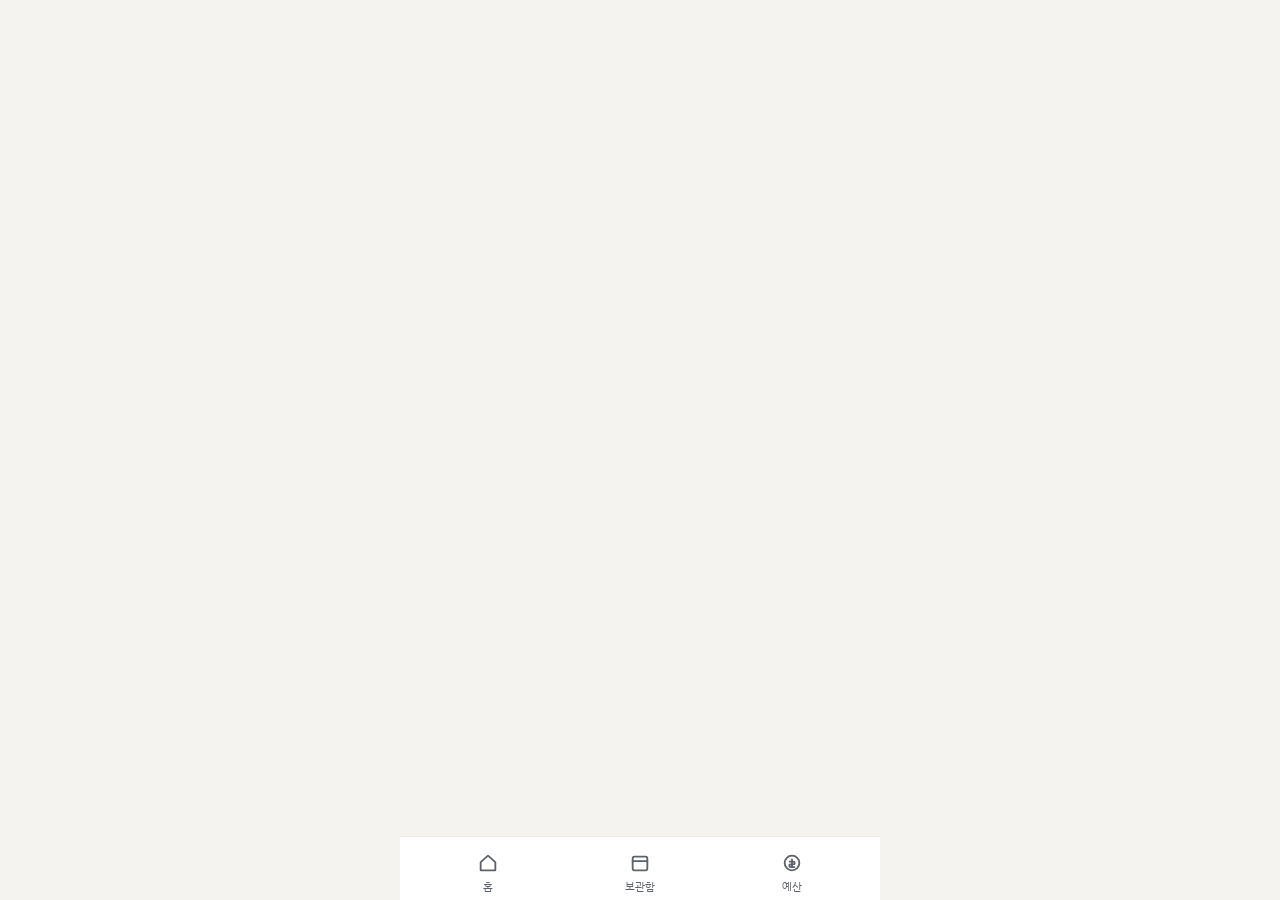
==== index.html @ a3dce236 "Add files via upload" ====
<!doctype html>
<html lang="ko">
<head>
<meta charset="utf-8">
<meta name="viewport" content="width=device-width, initial-scale=1, viewport-fit=cover">
<meta name="theme-color" content="#F4F3EF">
<meta name="apple-mobile-web-app-capable" content="yes">
<meta name="mobile-web-app-capable" content="yes">
<meta name="apple-mobile-web-app-status-bar-style" content="default">
<meta name="apple-mobile-web-app-title" content="영수증">
<title>영수증 스캔</title>
<link rel="manifest" href="manifest.webmanifest">
<link rel="icon" type="image/png" sizes="192x192" href="icons/icon-192.png">
<link rel="apple-touch-icon" href="icons/apple-touch-icon.png">
<link rel="preconnect" href="https://fonts.googleapis.com">
<link rel="preconnect" href="https://fonts.gstatic.com" crossorigin>
<link rel="stylesheet" href="https://fonts.googleapis.com/css2?family=IBM+Plex+Sans+KR:wght@400;500;600;700&display=swap">
<link rel="stylesheet" href="css/app.css?v=41">
</head>
<body>
<div id="app">
  <main id="view" aria-live="polite"></main>
  <nav class="tabbar" aria-label="하단 메뉴">
    <a href="#/home" data-tab="home">
      <svg viewBox="0 0 24 24" aria-hidden="true"><path d="M4 11l8-7 8 7v9H4z"/></svg>홈</a>
    <a href="#/box" data-tab="box">
      <svg viewBox="0 0 24 24" aria-hidden="true"><rect x="4" y="5" width="16" height="15" rx="2"/><path d="M4 10h16"/></svg>보관함</a>
    <a href="#/budget" data-tab="budget">
      <svg viewBox="0 0 24 24" aria-hidden="true"><circle cx="12" cy="12" r="8"/><path d="M12 8v8M9.5 10.5h4a1.5 1.5 0 010 3h-3a1.5 1.5 0 000 3h4"/></svg>예산</a>
  </nav>
  <div id="toast" role="status" hidden></div>
</div>
<script src="https://accounts.google.com/gsi/client" async></script>
<script src="js/config.js?v=41"></script>
<script src="js/auth.js?v=41"></script>
<script src="js/store.js?v=41"></script>
<script src="js/imaging.js?v=41"></script>
<script src="js/queue.js?v=41"></script>
<script src="js/capture.js?v=41"></script>
<script src="js/box.js?v=41"></script>
<script src="js/detail.js?v=41"></script>
<script src="js/layout.js?v=41"></script>
<script src="js/preview.js?v=41"></script>
<script src="js/pdf.js?v=41"></script>
<script src="js/gapji.js?v=41"></script>
<script src="js/attach.js?v=41"></script>
<script src="js/app.js?v=41"></script>
</body>
</html>
---- css/app.css ----
:root{
  --bg:#F4F3EF; --card:#FFFFFF; --ink:#16171A; --sub:#5E626A; --line:#ECEAE4;
  --dark:#16171A; --dark-sub:#B9BCC4; --dark-track:#33353B;
  --accent:#2F4FD8; --accent-on-dark:#8FA4FF;
  --tabbar-h:64px;
  --safe-b:env(safe-area-inset-bottom,0px);
  --safe-t:env(safe-area-inset-top,0px);
}
*{box-sizing:border-box}
html,body{margin:0;height:100%}
body{
  font-family:'IBM Plex Sans KR',-apple-system,BlinkMacSystemFont,'Apple SD Gothic Neo','Malgun Gothic',sans-serif;
  background:var(--bg); color:var(--ink);
  -webkit-font-smoothing:antialiased; -webkit-tap-highlight-color:transparent;
}
button{font-family:inherit;color:inherit}
#app{max-width:480px;margin:0 auto;min-height:100%;position:relative}
#view{padding:calc(var(--safe-t) + 8px) 0 calc(var(--tabbar-h) + var(--safe-b) + 24px)}

/* 상단 월 선택 */
.topbar{display:flex;align-items:center;justify-content:space-between;padding:8px 12px 8px 8px}
.month{display:flex;align-items:center;gap:2px}
.month h1{font-size:20px;font-weight:700;letter-spacing:-.3px;margin:0;min-width:120px;text-align:center}
.icon-btn{width:44px;height:44px;border:0;background:transparent;display:flex;align-items:center;justify-content:center;cursor:pointer;border-radius:12px}
.icon-btn:disabled{opacity:.3;cursor:default}
.icon-btn svg{width:20px;height:20px;fill:none;stroke:var(--ink);stroke-width:2;stroke-linecap:round;stroke-linejoin:round}
.avatar{width:36px;height:36px;border-radius:18px;background:#E3E1DA;display:flex;align-items:center;justify-content:center;font-size:14px;font-weight:600;color:#3E4148}

/* 합계 카드 */
.total{margin:4px 20px 0;padding:22px;border-radius:22px;background:var(--dark);color:#fff;display:flex;flex-direction:column;gap:14px}
.total .label{font-size:13px;color:var(--dark-sub)}
.total .amount{display:flex;align-items:baseline;gap:6px}
.total .amount b{font-size:32px;font-weight:700;letter-spacing:-.8px}
.total .amount span{font-size:16px;color:var(--dark-sub)}
.track{height:6px;border-radius:3px;background:var(--dark-track);overflow:hidden}
.track i{display:block;height:100%;border-radius:3px;background:var(--accent-on-dark)}
.total .meta{display:flex;justify-content:space-between;font-size:13px;color:var(--dark-sub)}

/* 구분별 */
.section-head{display:flex;align-items:center;justify-content:space-between;padding:20px 20px 10px}
.section-head h2{font-size:16px;font-weight:700;margin:0}
.chip{display:flex;align-items:center;gap:6px;padding:6px 10px;border-radius:999px;background:#fff;border:1px solid #E6E4DE;font-size:12px;color:var(--sub)}
.grid{padding:0 20px;display:grid;grid-template-columns:repeat(2,minmax(0,1fr));gap:10px}
.cat{background:var(--card);border:1px solid var(--line);border-radius:18px;padding:16px;display:flex;flex-direction:column;gap:10px;text-decoration:none;color:var(--ink);min-height:132px}
.cat .name{font-size:14px;font-weight:600}
.cat .sum{font-size:20px;font-weight:700;letter-spacing:-.4px}
.cat .sum small{font-size:13px;font-weight:500;color:var(--sub);margin-left:2px}
.cat .bar{height:5px;border-radius:3px;background:var(--line)}
.cat .budget{font-size:12px;color:var(--sub);line-height:1.5}

/* 촬영 버튼 */
.cta-wrap{padding:14px 20px 0}
.cta{width:100%;height:56px;border:0;border-radius:16px;background:var(--accent);color:#fff;display:flex;align-items:center;justify-content:center;gap:8px;font-size:16px;font-weight:600;cursor:pointer}
.cta svg{width:20px;height:20px;fill:none;stroke:#fff;stroke-width:2;stroke-linecap:round;stroke-linejoin:round}
.cta:active{transform:scale(.99)}

/* 준비 중 화면 */
.page-title{font-size:20px;font-weight:700;margin:0;padding:16px 20px 8px}
.empty{margin:12px 20px;padding:32px 20px;border-radius:18px;background:#fff;border:1px solid var(--line);text-align:center;color:var(--sub);font-size:14px;line-height:1.6}
.empty b{display:block;color:var(--ink);font-size:16px;margin-bottom:6px}

/* 하단 메뉴 */
.tabbar{position:fixed;left:0;right:0;bottom:0;max-width:480px;margin:0 auto;height:calc(var(--tabbar-h) + var(--safe-b));padding:8px 12px var(--safe-b);background:#fff;border-top:1px solid var(--line);display:grid;grid-template-columns:repeat(3,minmax(0,1fr));z-index:10}
.tabbar a{display:flex;flex-direction:column;align-items:center;justify-content:center;gap:4px;font-size:11px;color:var(--sub);text-decoration:none}
.tabbar svg{width:22px;height:22px;fill:none;stroke:currentColor;stroke-width:2;stroke-linecap:round;stroke-linejoin:round}
.tabbar a[aria-current="page"]{color:var(--ink);font-weight:600}

/* 알림 */
#toast{position:fixed;left:50%;bottom:calc(var(--tabbar-h) + var(--safe-b) + 16px);transform:translateX(-50%);background:var(--dark);color:#fff;font-size:13px;padding:10px 14px;border-radius:12px;max-width:calc(100% - 40px);z-index:20}

.version{padding:24px 20px 0;text-align:center;font-size:11px;color:#A3A6AD}

/* 로그인 화면 */
.welcome{min-height:calc(100vh - 80px);display:flex;flex-direction:column;align-items:center;justify-content:center;text-align:center;padding:24px 28px;gap:14px}
.welcome img{border-radius:18px}
.welcome h1{font-size:24px;margin:4px 0 0}
.welcome p{margin:0;color:var(--sub);font-size:15px;line-height:1.6}
.google-btn{margin-top:14px;width:100%;max-width:320px;height:52px;border-radius:14px;border:1px solid #DADCE0;background:#fff;display:flex;align-items:center;justify-content:center;gap:10px;font-size:16px;font-weight:600;cursor:pointer}
.google-btn:disabled{opacity:.5}
.welcome .err{color:#A11D1D;font-size:14px;max-width:320px}
.notes{margin:10px 0 0;padding:0;list-style:none;max-width:320px;text-align:left;font-size:13px;color:var(--sub);line-height:1.6}
.notes li{padding-left:14px;position:relative;margin-top:6px}
.notes li::before{content:'';position:absolute;left:2px;top:9px;width:5px;height:5px;border-radius:3px;background:#C9C7C1}
.policy{font-size:12px;color:var(--sub);margin-top:8px}

/* 상단 알림 띠 */
.banner{margin:0 20px 10px;padding:10px 14px;border-radius:12px;background:#EEF1FC;color:#22379C;font-size:13px;line-height:1.5}
.banner.warn{background:#FDECEC;color:#A11D1D}

/* 계정 아이콘을 버튼으로 */
button.avatar{border:0;cursor:pointer}

/* 아래에서 올라오는 계정 메뉴 */
.sheet-backdrop{position:fixed;inset:0;background:rgba(22,23,26,.45);display:flex;align-items:flex-end;justify-content:center;z-index:30}
.sheet{width:100%;max-width:480px;background:#fff;border-radius:22px 22px 0 0;padding:10px 12px calc(16px + var(--safe-b));display:flex;flex-direction:column}
.sheet .grab{width:40px;height:5px;border-radius:3px;background:#D9D7D1;align-self:center;margin-bottom:10px}
.sheet-email{padding:8px 12px 12px;font-size:14px;color:var(--sub);border-bottom:1px solid var(--line);margin-bottom:4px}
.sheet-item{display:block;width:100%;text-align:left;padding:14px 12px;border:0;background:transparent;font-size:16px;color:var(--ink);text-decoration:none;border-radius:10px;cursor:pointer}
.sheet-item:active{background:#F6F5F1}
.sheet-item.danger{color:#A11D1D}
.sheet-item.sub{font-size:13px;color:var(--sub)}
.tabbar[hidden]{display:none}

/* 승인 대기 화면 */
.linkish{margin-top:6px;border:0;background:transparent;color:var(--sub);font-size:13px;text-decoration:underline;cursor:pointer;padding:10px}
a.banner{display:block;text-decoration:none}

/* 사용자 승인(관리자) */
.ulist{margin:4px 20px 0;background:#fff;border:1px solid var(--line);border-radius:16px;overflow:hidden}
.ulist .empty{margin:0;border:0;border-radius:0}
.urow{display:flex;align-items:center;justify-content:space-between;gap:10px;padding:14px;border-bottom:1px solid var(--line)}
.urow:last-child{border-bottom:0}
.uinfo{min-width:0}
.uemail{font-size:14px;font-weight:600;word-break:break-all}
.umeta{font-size:12px;color:var(--sub);margin-top:4px}
.tag{font-size:11px;font-weight:600;color:#22379C;background:#EEF1FC;border-radius:6px;padding:1px 6px}
.st{font-weight:600}
.st-pending{color:#8A4A06}.st-approved{color:#0F7B3F}.st-disabled,.st-rejected{color:#A11D1D}
.ubtns{display:flex;gap:6px;flex-shrink:0}
.mini{height:36px;padding:0 12px;border-radius:10px;border:1px solid #DADCE0;background:#fff;font-size:13px;font-weight:600;cursor:pointer}
.mini.ok{background:var(--accent);border-color:var(--accent);color:#fff}
.hint{margin:10px 20px;font-size:12px;color:var(--sub);line-height:1.5}

/* 이름 입력(승인 대기) · 관리자 목록의 이름 */
.namebox{width:100%;max-width:340px;margin:14px auto 4px;text-align:left}
.namebox label{display:block;font-size:14px;font-weight:600;margin-bottom:6px}
.namebox label span{display:block;font-size:12px;font-weight:400;color:var(--sub);margin-top:2px}
.namerow{display:flex;gap:8px}
.namerow input{flex:1;min-width:0;height:44px;border:1px solid #DADCE0;border-radius:10px;padding:0 12px;font-size:16px;font-family:inherit;background:#fff;color:var(--ink)}
.namerow .mini{height:44px}
.namestate{font-size:12px;color:#A11D1D;margin-top:6px}
.namestate.ok{color:#0F7B3F}
.uname{font-size:15px;font-weight:700;word-break:break-all}
.uname.none{color:var(--sub);font-weight:600}
.uinfo .uemail{font-size:12px;font-weight:400;color:var(--sub);margin-top:2px}

/* Google 이름 비교 */
.gname{font-size:13px;margin-top:10px;color:var(--ink)}
.gname .none{color:var(--sub)}
.namebox #gnameBtn{margin-top:8px;height:40px}
.gnote{font-size:12px;color:var(--sub);margin-top:6px;line-height:1.5}
.ugname{font-size:13px;margin-top:3px}
.m{display:inline-block;font-size:11px;font-weight:700;border-radius:6px;padding:1px 6px;margin-left:2px}
.m-ok{color:#0F7B3F;background:#E6F4EC}
.m-diff{color:#8A4A06;background:#FCEFDD}
.m-none{color:var(--sub);background:#F0EFEA;font-weight:600}

/* 촬영 화면 */
.cap{padding:0 0 12px}
.cap-top{display:flex;align-items:center;gap:4px;padding:4px 12px 4px 4px}
.cap-top h1{font-size:19px;font-weight:700;margin:0;flex:1}
.cap-sub{font-size:13px;color:var(--sub)}
.cap-body{padding:0 20px}
.cap-label{font-size:13px;font-weight:600;color:var(--sub);margin:16px 0 8px}
.chips{display:flex;flex-wrap:wrap;gap:8px}
.chip-btn{min-height:44px;padding:0 16px;border-radius:12px;border:1px solid #DADCE0;background:#fff;font-size:15px;font-weight:600;cursor:pointer}
.chip-btn.on{background:var(--ink);border-color:var(--ink);color:#fff}
.cap-other{margin-top:10px;display:flex;align-items:center;gap:8px;font-size:15px}
.cap-other input{width:100px;height:44px;border:1px solid #DADCE0;border-radius:10px;padding:0 12px;font-size:16px;font-family:inherit}
.cap-tip{font-size:13px;color:var(--sub);line-height:1.5;margin:14px 20px 0}
.cap-body .cap-tip{margin:18px 0 0}
.cap-busy{font-size:14px;color:var(--accent);margin:12px 0 0}
.cap .err{color:#A11D1D;font-size:14px;line-height:1.5;margin:12px 20px 0}
.cap-body .err{margin:12px 0 0}
.cap-actions{display:grid;grid-template-columns:1fr 1fr;gap:10px;padding:18px 20px 0}
.cap-actions.three{grid-template-columns:.9fr 1.15fr 1.15fr;gap:8px;padding-left:16px;padding-right:16px}
.cap-actions.three .cta,.cap-actions.three .btn-alt{font-size:14px;letter-spacing:-.3px}
.cap-actions .cta,.btn-alt{height:52px;border-radius:14px;font-size:15px;font-weight:600;display:flex;align-items:center;justify-content:center;gap:6px;cursor:pointer;padding:0 8px;text-align:center;line-height:1.2}
.btn-alt{border:1px solid #DADCE0;background:#fff;color:var(--ink)}
.btn-alt svg{width:18px;height:18px;fill:none;stroke:var(--ink);stroke-width:2;stroke-linecap:round;stroke-linejoin:round}
.btn-alt.small{height:40px;padding:0 14px;font-size:14px}
.cta.disabled,.btn-alt.disabled,.cta:disabled,.btn-alt:disabled{opacity:.5;pointer-events:none}
.cap-stage{position:relative;margin:8px 16px 0;display:flex;justify-content:center;background:#1F2023;border-radius:14px;overflow:hidden;min-height:200px;align-items:center}
.cap-stage canvas{display:block}
.cap-stage.prev{background:#E9E8E3}
.loupe[hidden]{display:none!important}
.loupe{position:absolute;width:120px;height:120px;border-radius:60px;border:3px solid #fff;box-shadow:0 2px 10px rgba(0,0,0,.4);pointer-events:none}
.cap-sum{margin:0 20px 4px;font-size:13px;color:var(--sub)}
.cap-tools{display:flex;align-items:center;justify-content:space-between;gap:10px;padding:12px 20px 0}
.seg{display:flex;border:1px solid #DADCE0;border-radius:12px;overflow:hidden;background:#fff}
.seg button{height:40px;padding:0 18px;border:0;background:transparent;font-size:14px;font-weight:600;cursor:pointer}
.seg button.on{background:var(--ink);color:#fff}
.cap-memo{display:block;width:calc(100% - 40px);margin:12px 20px 0;height:44px;border:1px solid #DADCE0;border-radius:10px;padding:0 12px;font-size:16px;font-family:inherit;background:#fff}
button.banner{display:block;width:calc(100% - 40px);text-align:left;border:0;cursor:pointer;font-family:inherit}
.banner.up{background:#FFF4E0;color:#8A4A06}

/* 촬영 화면 v2: 구분 타일 + 결제·폭 요약 */
.cap-q{font-size:15px;font-weight:700;margin:14px 20px 10px}
.tiles{display:grid;grid-template-columns:1fr 1fr;gap:10px;padding:0 20px}
.tile{height:72px;border-radius:16px;background:#fff;border:1px solid var(--line);font-size:18px;font-weight:700;cursor:pointer;font-family:inherit;color:var(--ink)}
.tile.on{background:var(--ink);color:#fff;border-color:var(--ink)}
.pay{margin:16px 20px 0;background:#fff;border:1px solid var(--line);border-radius:14px;padding:12px 14px;display:flex;justify-content:space-between;align-items:center;gap:10px}
.pay.first{border-color:#F0C27A;background:#FFFBF2}
.pay-t{font-size:14px;line-height:1.4}
.pay-t small{display:block;font-size:12px;color:var(--sub);margin-bottom:2px}
.pay-t em{display:block;font-style:normal;font-size:12px;color:#8A4A06;margin-top:2px}
.chg{flex-shrink:0;height:36px;padding:0 14px;border:1px solid #DADCE0;border-radius:10px;background:#fff;font-weight:600;font-size:14px;cursor:pointer;font-family:inherit}
.big-cta{margin:16px 20px 0;height:96px;border-radius:20px;background:var(--accent);color:#fff;display:flex;align-items:center;justify-content:center;gap:10px;font-size:18px;font-weight:700;cursor:pointer;border:0;width:calc(100% - 40px);font-family:inherit}
.big-cta svg{width:28px;height:28px;fill:none;stroke:#fff;stroke-width:2;stroke-linecap:round;stroke-linejoin:round}
.big-cta.off{background:#C9CCD6}
.gal-btn{margin:10px 20px 0;height:52px;border-radius:14px;border:1px solid #DADCE0;background:#fff;display:flex;align-items:center;justify-content:center;font-weight:600;font-size:15px;cursor:pointer;width:calc(100% - 40px);font-family:inherit;color:var(--ink)}
.gal-btn.off{color:#A0A3AB}
.cap-need{font-size:13px;color:#8A4A06;margin:10px 20px 0}
.cap-up{font-size:13px;color:#22379C;background:#EEF1FC;border-radius:10px;padding:8px 12px;margin:12px 20px 0}
.pay-sheet{padding-bottom:calc(20px + var(--safe-b))}
.pay-sheet .cap-q{margin-left:4px;margin-right:4px}
.seg3{display:grid;grid-template-columns:1fr 1fr 1fr;border:1px solid #DADCE0;border-radius:14px;overflow:hidden;background:#fff}
.seg3 button{height:48px;border:0;background:transparent;font-weight:600;font-size:15px;cursor:pointer;font-family:inherit;color:var(--ink)}
.seg3 button.on{background:var(--ink);color:#fff}
.wrow{display:grid;grid-template-columns:1fr 1fr auto;gap:10px}
.wc{border:1px solid #DADCE0;background:#fff;border-radius:14px;padding:10px 12px;display:flex;align-items:center;gap:10px;cursor:pointer;font-family:inherit;color:var(--ink);text-align:left}
.wc.on{border:2px solid var(--ink);padding:9px 11px}
.wc i{display:block;background:#E3E1DA;border-radius:3px;height:36px;flex-shrink:0}
.wc b{display:block;font-size:14px}.wc small{display:block;font-size:12px;color:var(--sub)}
.wc.o{justify-content:center;font-weight:600;font-size:14px;padding:0 14px}
.pay-sheet .cap-other{margin:10px 4px 0}
.pay-sheet .hint{margin:10px 4px 0}
.cap-actions.one{grid-template-columns:1fr;padding:16px 0 0}
.cap-tips{margin:14px 20px 0;padding:0 0 0 18px;font-size:13px;color:var(--sub);line-height:1.6}
.cap-tips b{color:var(--ink)}
.cap-w{padding:0 20px}
.cap-w2{margin:10px 20px 0}

/* 보관함(4단계) */
.bx-top{display:flex;align-items:center;justify-content:space-between;padding:8px 8px 4px 20px}
.bx-top h1{font-size:20px;font-weight:700;margin:0}
.bx-icons{display:flex}
.icon-btn.spin svg{animation:bxspin 1s linear infinite}
@keyframes bxspin{to{transform:rotate(360deg)}}
.bx-actions{display:grid;grid-template-columns:1fr 1fr;gap:8px;padding:4px 20px 10px}
.bx-act{height:44px;border-radius:12px;border:1px solid #DADCE0;background:#fff;display:flex;align-items:center;justify-content:center;gap:6px;font-size:14px;font-weight:600;cursor:pointer}
.bx-act:first-child{background:var(--accent);border-color:var(--accent);color:#fff}
.bx-act svg{width:18px;height:18px;fill:none;stroke:currentColor;stroke-width:2;stroke-linecap:round;stroke-linejoin:round}
.bx-cats{display:grid;grid-template-columns:repeat(4,minmax(0,1fr));gap:6px;padding:0 20px 10px}
.bx-cat{height:40px;border-radius:12px;border:1px solid var(--line);background:#fff;font-size:14px;font-weight:600;color:var(--sub);cursor:pointer}
.bx-cat.on{background:var(--dark);border-color:var(--dark);color:#fff}
.bx-month{display:flex;align-items:center;gap:10px;padding:0 20px 10px}
.seg2{display:inline-flex;background:#E9E7E1;border-radius:10px;padding:3px}
.seg2 button{border:0;background:transparent;height:30px;padding:0 14px;border-radius:8px;font-size:13px;font-weight:600;color:var(--sub);cursor:pointer}
.seg2 button.on{background:#fff;color:var(--ink);box-shadow:0 1px 2px rgba(0,0,0,.08)}
.bx-other{border:0;background:#FFF4E5;color:#8A4A06;font-size:12px;font-weight:600;border-radius:999px;padding:6px 10px;cursor:pointer}
.bx-tabs{display:grid;grid-template-columns:repeat(3,minmax(0,1fr));margin:0 20px 10px;border-bottom:1px solid var(--line)}
.bx-tabs button{border:0;background:transparent;height:40px;font-size:14px;font-weight:600;color:var(--sub);border-bottom:2px solid transparent;margin-bottom:-1px;cursor:pointer}
.bx-tabs button.on{color:var(--ink);border-bottom-color:var(--ink)}
.bx-list{margin:0 20px;background:#fff;border:1px solid var(--line);border-radius:16px;overflow:hidden}
.bx-row{display:flex;align-items:center;gap:10px;padding:10px 12px;border-bottom:1px solid var(--line);cursor:pointer}
.bx-row:last-child{border-bottom:0}
.bx-row.sel{background:#F2F4FD}
.bx-ck{flex-shrink:0;width:28px;height:28px;border-radius:8px;border:2px solid #C9C7C1;background:#fff;display:flex;align-items:center;justify-content:center;padding:0;cursor:pointer}
.bx-ck svg{width:16px;height:16px;fill:none;stroke:#fff;stroke-width:3;stroke-linecap:round;stroke-linejoin:round}
.bx-ck.on{background:var(--accent);border-color:var(--accent)}
.bx-ck.off{border-style:dashed;border-color:#DDDBD5;background:#F6F5F1}
.bx-th{flex-shrink:0;width:44px;height:58px;border-radius:6px;background:#ECEAE4;overflow:hidden;display:flex;align-items:center;justify-content:center}
.bx-th img{width:100%;height:100%;object-fit:cover;object-position:top}
.bx-th.file svg{width:22px;height:22px;fill:none;stroke:var(--sub);stroke-width:2;stroke-linejoin:round}
.bx-main{flex:1;min-width:0}
.bx-t{font-size:15px;font-weight:600;white-space:nowrap;overflow:hidden;text-overflow:ellipsis}
.bx-s{font-size:12px;color:var(--sub);margin-top:2px;white-space:nowrap;overflow:hidden;text-overflow:ellipsis}
.bx-b{display:flex;flex-wrap:wrap;gap:4px;margin-top:5px}
.bdg{font-size:11px;font-weight:600;border-radius:6px;padding:2px 6px;background:#F0EFEA;color:var(--sub)}
.bdg.b-up{background:#EEF1FC;color:#22379C}
.bdg.b-wait{background:#F0EFEA;color:#5E626A}
.bdg.b-need{background:#FFF4E5;color:#8A4A06}
.bdg.b-month{background:#F3EAFB;color:#6B2E9E}
.bx-amt{flex-shrink:0;font-size:15px;font-weight:700;text-align:right;color:var(--ink)}
.bx-amt small{font-size:12px;font-weight:500;color:var(--sub);margin-left:1px}
.bx-row.sk{cursor:default}
.bx-row.sk i{width:44px;height:58px;border-radius:6px;background:#ECEAE4}
.bx-row.sk div{flex:1}
.bx-row.sk b{display:block;height:12px;border-radius:6px;background:#ECEAE4;margin:6px 0;width:70%}
.bx-row.sk b+b{width:40%}
.bx-group{margin-bottom:14px}
.bx-gh{padding:0 22px 6px;font-size:13px;color:var(--sub)}
.bx-gh b{color:var(--ink)}
.bx-empty-btns{display:flex;gap:8px;justify-content:center;margin-top:14px}
.bx-bar{position:fixed;left:0;right:0;max-width:480px;margin:0 auto;bottom:calc(var(--tabbar-h) + var(--safe-b));background:#fff;border-top:1px solid var(--line);display:flex;align-items:center;gap:10px;padding:10px 12px;z-index:9}
.bx-all{display:flex;align-items:center;gap:6px;border:0;background:transparent;font-size:13px;font-weight:600;padding:0;cursor:pointer}
.bx-all:disabled{opacity:.4}
.bx-all .bx-ck{width:24px;height:24px}
.bx-all.on .bx-ck{background:var(--accent);border-color:var(--accent)}
.bx-selsum{flex:1;font-size:13px;color:var(--sub);text-align:right}
.bx-selsum b{color:var(--ink)}
.bx-pdf{height:42px;padding:0 14px;border:0;border-radius:12px;background:var(--accent);color:#fff;font-size:14px;font-weight:600;cursor:pointer}
.bx-pdf:disabled{background:#C9CCD6}
.bx-space{height:72px}
#app:has(.bx-bar) #toast{bottom:calc(var(--tabbar-h) + var(--safe-b) + 78px)}

/* 영수증 상세(4단계 2번) */
.dt-top{display:flex;align-items:center;gap:4px;padding:8px 16px 8px 8px}
.dt-top h1{flex:1;font-size:18px;font-weight:700;margin:0}
.dt-st{font-size:12px;font-weight:600;border-radius:8px;padding:4px 8px;background:#F0EFEA;color:var(--sub)}
.dt-st.st-보관중{background:#E7F6EE;color:#0F7B3F}.dt-st.st-확인필요{background:#FFF4E5;color:#8A4A06}
.dt-st.st-청구완료{background:#EEF1FC;color:#22379C}.dt-st.st-제외{background:#FDECEC;color:#A11D1D}.dt-st.st-upload{background:#EEF1FC;color:#22379C}
.dt-photo{position:relative;margin:0 20px 12px;border-radius:16px;background:#E9E7E1;overflow:hidden;min-height:180px;max-height:420px;display:flex;align-items:center;justify-content:center;cursor:zoom-in}
.dt-photo img{max-width:100%;max-height:420px;display:block}
.dt-ph{color:var(--sub);font-size:13px;padding:40px 16px;text-align:center}
.dt-rot{position:absolute;right:10px;bottom:10px;height:36px;padding:0 12px;border-radius:10px;border:0;background:rgba(22,23,26,.75);color:#fff;font-size:13px;font-weight:600;display:flex;align-items:center;gap:6px;cursor:pointer}
.dt-rot svg{width:16px;height:16px;fill:none;stroke:#fff;stroke-width:2;stroke-linecap:round;stroke-linejoin:round}
.dt-form{margin:0 20px;background:#fff;border:1px solid var(--line);border-radius:16px;padding:6px 14px 12px}
.dt-f{display:block;padding:10px 0;border-bottom:1px solid var(--line)}
.dt-f:last-of-type{border-bottom:0}
.dt-l{display:block;font-size:12px;font-weight:600;color:var(--sub);margin-bottom:6px}
.dt-l em{font-style:normal;font-size:11px;color:#A11D1D;margin-left:4px}
.dt-l em.soft{color:#8A4A06}
.dt-f input,.dt-f select{width:100%;height:44px;border:1px solid #DADCE0;border-radius:10px;padding:0 12px;font-size:16px;font-family:inherit;background:#fff;color:var(--ink);-webkit-appearance:none;appearance:none}
.dt-f input:disabled,.dt-f select:disabled{background:#F6F5F1;color:var(--sub)}
.dt-2{display:grid;grid-template-columns:1fr 1fr;gap:10px}
.dt-2 .dt-f{border-bottom:0}
.dt-won{display:flex;align-items:center;gap:8px}
.dt-won span{font-size:14px;color:var(--sub)}
.dt-mm{margin-top:8px;max-width:160px}
.dt-seg{display:flex;flex-wrap:wrap;gap:6px}
.dt-seg button{flex:1;min-width:64px;height:40px;border-radius:10px;border:1px solid var(--line);background:#fff;font-size:14px;font-weight:600;color:var(--sub);cursor:pointer}
.dt-seg button.on{background:var(--dark);border-color:var(--dark);color:#fff}
.dt-seg button:disabled{opacity:.6}
.dt-err{display:block;font-size:12px;color:#A11D1D;margin-top:6px}
.dt-hint{display:block;font-size:12px;color:var(--sub);margin-top:6px}
.dt-meta{font-size:12px;color:var(--sub);padding-top:10px}
.dt-more{border-bottom:1px solid var(--line);padding:10px 0}
.dt-more summary{font-size:13px;font-weight:600;color:var(--ink);cursor:pointer}
.dt-more .dt-f:last-child{border-bottom:0}
.dt-bar{position:fixed;left:0;right:0;bottom:0;max-width:480px;margin:0 auto;background:#fff;border-top:1px solid var(--line);display:flex;gap:10px;padding:10px 16px calc(10px + var(--safe-b));z-index:9}
.dt-bar .btn-alt{flex:0 0 96px;height:52px;border-radius:14px;border:1px solid #DADCE0;background:#fff;font-size:15px;font-weight:600;color:#A11D1D;cursor:pointer}
.dt-bar .cta{flex:1;height:52px}
.dt-bar .cta:disabled{background:#C9CCD6}
.dt-full{position:fixed;inset:0;background:#111;z-index:40;overflow:auto;display:flex;align-items:flex-start;justify-content:center}
.dt-full img{width:100%;height:auto;display:block}
.dt-full .icon-btn{position:fixed;top:calc(var(--safe-t) + 10px);right:10px;background:rgba(255,255,255,.9)}
#app:has(.dt-bar) #toast{bottom:calc(var(--safe-b) + 84px)}
/* 보관함 추가(2번) */
.bx-row{transition:transform .15s ease;position:relative;background:#fff}
.bx-row.sel{background:#F2F4FD}
.bx-row.swipe-go{background:#FDECEC}
.bx-th img.r1{transform:rotate(90deg) scale(1.32)}.bx-th img.r2{transform:rotate(180deg)}.bx-th img.r3{transform:rotate(270deg) scale(1.32)}
.bx-gh{display:flex;align-items:center;flex-wrap:wrap;gap:6px}
.bx-gsel{margin-left:auto;border:1px solid #DADCE0;background:#fff;border-radius:999px;font-size:12px;font-weight:600;padding:5px 10px;cursor:pointer}
.bx-gsel.on{background:var(--accent);border-color:var(--accent);color:#fff}
.bx-ghint{font-size:12px;color:#8A4A06}
.sheet-row{display:flex;align-items:center;gap:8px;padding:10px 12px}
.sheet-row span{font-size:15px;flex-shrink:0}
.sheet-row input{flex:1;min-width:0;height:40px;border:1px solid #DADCE0;border-radius:10px;padding:0 10px;font-size:15px;font-family:inherit}
#utoast{position:fixed;left:50%;transform:translateX(-50%);bottom:calc(var(--tabbar-h) + var(--safe-b) + 78px);background:var(--dark);color:#fff;font-size:13px;padding:6px 6px 6px 14px;border-radius:12px;display:flex;align-items:center;gap:10px;z-index:21;max-width:calc(100% - 40px)}
#utoast[hidden]{display:none}
#utoast button{border:0;background:transparent;color:var(--accent-on-dark);font-size:13px;font-weight:700;padding:8px 10px;cursor:pointer}
.cap-qs{display:block;font-size:12px;font-weight:400;color:var(--sub);margin-top:2px}
.cap-trip input{width:180px}
/* 보완(2번 후) */
.bx-list{position:relative}
.bx-row{z-index:1}
.bx-swbg{position:absolute;left:0;right:0;background:#F6D5D5;display:flex;align-items:center;justify-content:flex-end;padding-right:18px;color:#A11D1D;font-size:14px;font-weight:700;z-index:0;transition:background .15s}
.bx-swbg span{display:flex;align-items:center;gap:6px}
.bx-swbg svg{width:22px;height:22px;fill:none;stroke:currentColor;stroke-width:2;stroke-linecap:round;stroke-linejoin:round}
.bx-swbg.go{background:#D93A3A;color:#fff}
.bx-noamt{display:block;font-size:11px;font-weight:600;color:#9A9DA4;line-height:1.3;text-align:right}
.dt-ro{font-size:16px;font-weight:600;padding:4px 0}
.dt-l .opt{font-weight:400;color:#9A9DA4}
/* A4 미리보기(4단계 3번) */
.pv-sum{margin:0 20px 6px;font-size:15px;color:var(--sub)}
.pv-sum b{color:var(--ink)}
.pv-name{margin:0 20px 12px;padding:10px 12px;background:#fff;border:1px solid var(--line);border-radius:12px;font-size:13px;display:flex;flex-direction:column;gap:2px;word-break:break-all}
.pv-name span{font-size:11px;color:var(--sub)}
.pv-pl{margin:14px 20px 6px;font-size:12px;font-weight:600;color:var(--sub)}
.pv-page{position:relative;margin:0 20px;aspect-ratio:210/297;background:#fff;box-shadow:0 1px 3px rgba(0,0,0,.12),0 4px 14px rgba(0,0,0,.06);border-radius:2px;overflow:hidden}
.pv-box{position:absolute;background:#EFEDE7;outline:1px dashed #D4D1C8}
.pv-box img{width:100%;height:100%;display:block}
.pv-alt{color:var(--ink)!important;flex-basis:110px!important}
.dt-seg2 button{min-width:0}
/* PDF 저장·청구완료(4단계 4번) */
.bx-pdfname{padding:0 22px 6px;font-size:12px;color:var(--ink);word-break:break-all}
.bx-gbtns{display:flex;gap:6px;flex-wrap:wrap;padding:0 20px 8px}
.bx-gbtns .mini{height:32px;display:inline-flex;align-items:center;text-decoration:none;color:var(--ink)}
.bx-gbtns .mini.ok{color:#fff}
.bx-remake b{font-weight:700}
.pv-done{margin:20px;padding:28px 20px;background:#fff;border:1px solid var(--line);border-radius:18px;text-align:center;display:flex;flex-direction:column;align-items:center;gap:10px;word-break:break-all}
.pv-done p{margin:0;font-size:13px;color:var(--sub);line-height:1.6}
.pv-ok{width:56px;height:56px;border-radius:28px;background:#E7F6EE;color:#0F7B3F;font-size:28px;font-weight:700;display:flex;align-items:center;justify-content:center}
.pv-open{text-decoration:none;margin-top:8px}
.pv-alt2{width:100%;height:48px;border-radius:14px;border:1px solid #DADCE0;background:#fff;font-size:15px;font-weight:600;cursor:pointer}
/* 보관함 달 고르기 */
.mp-y{display:flex;align-items:center;justify-content:center;gap:16px;padding:4px 0 10px}
.mp-y b{font-size:17px;min-width:90px;text-align:center}
.mp-y .icon-btn{font-size:24px;color:var(--ink)}
.mp-grid{display:grid;grid-template-columns:repeat(4,minmax(0,1fr));gap:8px;padding:0 8px 8px}
.mp-m{height:48px;border-radius:12px;border:1px solid var(--line);background:#fff;font-size:15px;font-weight:600;cursor:pointer}
.mp-m.on{background:var(--dark);border-color:var(--dark);color:#fff}
.mp-m:disabled{opacity:.3;cursor:default}
/* 청구완료 PDF 묶음 카드 */
.pc-card{margin:0 20px 14px;background:#fff;border:1px solid #D9DEF5;border-left:5px solid var(--accent);border-radius:16px;padding:14px 14px 6px;box-shadow:0 2px 8px rgba(47,79,216,.06)}
.pc-head{display:flex;align-items:center;gap:10px}
.pc-icon{flex-shrink:0;width:40px;height:48px;border-radius:6px;background:#E5484D;color:#fff;font-size:11px;font-weight:800;display:flex;align-items:flex-end;justify-content:center;padding-bottom:7px;position:relative}
.pc-icon::before{content:'';position:absolute;top:0;right:0;border-style:solid;border-width:0 11px 11px 0;border-color:transparent #F4F3EF transparent transparent}
.pc-main{flex:1;min-width:0}
.pc-name{font-size:14px;font-weight:700;word-break:break-all;line-height:1.35}
.pc-meta{font-size:12px;color:var(--sub);margin-top:3px}
.pc-amt{flex-shrink:0;font-size:16px;font-weight:700}
.pc-amt small{font-size:12px;font-weight:500;color:var(--sub);margin-left:1px}
.pc-strip{display:flex;gap:6px;margin:12px 0 10px;align-items:center}
.bx-th.sm{width:34px;height:44px;border-radius:4px;border:1px solid var(--line)}
.pc-more{font-size:12px;font-weight:600;color:var(--sub);padding-left:2px}
.pc-btns{display:flex;gap:6px;flex-wrap:wrap}
.pc-btns .mini{height:34px;display:inline-flex;align-items:center;text-decoration:none;color:var(--ink)}
.pc-btns .mini.ok{color:#fff}
.pc-toggle{display:block;width:100%;margin-top:8px;border:0;border-top:1px solid var(--line);background:transparent;padding:10px 0 6px;font-size:13px;font-weight:600;color:var(--accent);cursor:pointer}
.pc-list{margin:0 -14px 8px;border-top:1px solid var(--line);background:#FAFAF8}
.pc-list .bx-row{background:#FAFAF8}
/* 영수증 상세 3묶음(결제 · 인트라넷 청구 내역 · 카드 판독 정보) */
.dt-sec{margin:0 20px 14px;background:#fff;border:1px solid #D9DEF5;border-radius:16px;overflow:hidden}
.dt-sec-h{padding:10px 14px;font-size:13px;font-weight:700;color:#22379C;background:#EEF1FC;border-bottom:1px solid #D9DEF5;display:flex;align-items:center;gap:6px}
.dt-sec-h::before{content:'';width:4px;height:14px;border-radius:2px;background:var(--accent)}
.dt-sec-b{padding:4px 14px 10px}
.dt-sec-b > .dt-f:last-child,.dt-sec-b > .dt-2:last-child .dt-f{border-bottom:0}
.dt-cats{padding:10px 0 4px}
.dt-more{border-bottom:1px solid var(--line)}
/* 갑지(0.12) */
.pv-mode{display:flex;gap:6px;margin:0 20px 12px}
.pv-mode button{flex:1;height:38px;border-radius:10px;border:1px solid var(--line);background:#fff;font-size:13px;font-weight:600;color:var(--sub);cursor:pointer}
.pv-mode button.on{background:var(--dark);border-color:var(--dark);color:#fff}
.pv-split{display:flex;gap:6px;margin-top:8px}
.pv-sheet img{width:100%;height:100%;display:block}
.pv-lack{margin:6px 0 6px 18px;padding:0}
.pv-lack li{margin:3px 0}
.pv-lack .linkish{margin:0;padding:0;font-size:inherit;color:inherit;text-decoration:underline;background:none;border:0;cursor:pointer}
.bx-excl{height:42px;padding:0 14px;border:1px solid var(--line);border-radius:12px;background:#fff;color:var(--ink);font-size:14px;font-weight:600;cursor:pointer}
.bx-excl:disabled{color:#C9CCD6}
.bx-del{background:#C62828}
.dt-ro{font-size:15px;color:var(--ink);padding:6px 0}
.cd-row{display:flex;gap:8px;align-items:center;padding:6px 0}
.cd-row input{flex:1;min-width:0;height:42px;border:1px solid var(--line);border-radius:10px;padding:0 12px;font-size:15px}
.cd-btns{display:flex;gap:8px;justify-content:space-between;padding:8px 0 4px}
.dt-place{margin-left:8px;font-size:12px;font-weight:400;color:var(--sub);overflow:hidden;text-overflow:ellipsis;white-space:nowrap;max-width:68%;display:inline-block;vertical-align:bottom}
.bdg.b-file{background:#E8F1EC;color:#1E6B45}
.bx-amt.chk{color:var(--sub)}
.bx-chk{display:block;font-size:10px;font-weight:500;color:var(--sub);text-align:right}
.at-file{display:flex;align-items:center;justify-content:center;height:48px;border:1.5px dashed #C9CCD6;border-radius:12px;font-size:15px;color:var(--ink);cursor:pointer;background:#FAFAF8;padding:0 12px;overflow:hidden;text-overflow:ellipsis;white-space:nowrap}
.dt-file{margin:0 20px 14px;padding:22px 16px;border:1px solid var(--line);border-radius:16px;background:#fff;display:flex;align-items:center;gap:12px}
.dt-file b{flex:1;min-width:0;font-size:15px;overflow:hidden;text-overflow:ellipsis;white-space:nowrap}
.pv-att{margin:0 20px;aspect-ratio:210/297;background:#fff;box-shadow:0 1px 3px rgba(0,0,0,.12),0 4px 14px rgba(0,0,0,.06);border-radius:2px;display:flex;flex-direction:column;align-items:center;justify-content:center;gap:8px;color:var(--sub);font-size:14px;text-align:center;padding:20px}
.pv-att b{color:var(--ink);font-size:15px}
.pv-front{margin:0 20px 14px}
.pv-att .mini{margin-top:4px}
.at-pw{display:flex;gap:8px}
.at-pw input{flex:1;min-width:0}
.at-row{display:flex;align-items:center;gap:6px;padding:6px 0;border-bottom:1px dashed var(--line)}
.at-no{width:22px;height:22px;border-radius:11px;background:#EEF1FC;color:#22379C;font-size:12px;font-weight:700;display:flex;align-items:center;justify-content:center;flex:none}
.at-name{flex:1;min-width:0;font-size:14px;overflow:hidden;text-overflow:ellipsis;white-space:nowrap}
.at-name small{display:block;font-size:11px;color:var(--sub)}
.at-row + .at-file,.at-pw + .dt-hint + .at-file,.dt-hint + .at-file{margin-top:8px}
.at-pw{margin-top:6px}
.pc-gapji{margin:4px 14px 8px;padding:10px 12px;border:1px dashed #C9CCD6;border-radius:12px;background:#FAFAF8}
.pc-gapji .pc-btns{padding:8px 0 0;margin:0}
.pc-gname{font-size:13px;font-weight:600;color:var(--ink);word-break:break-all}
.pc-ghint{font-size:12px;color:var(--sub)}
label.mini{display:inline-flex;align-items:center;cursor:pointer}
label.mini.dis{opacity:.6;pointer-events:none}
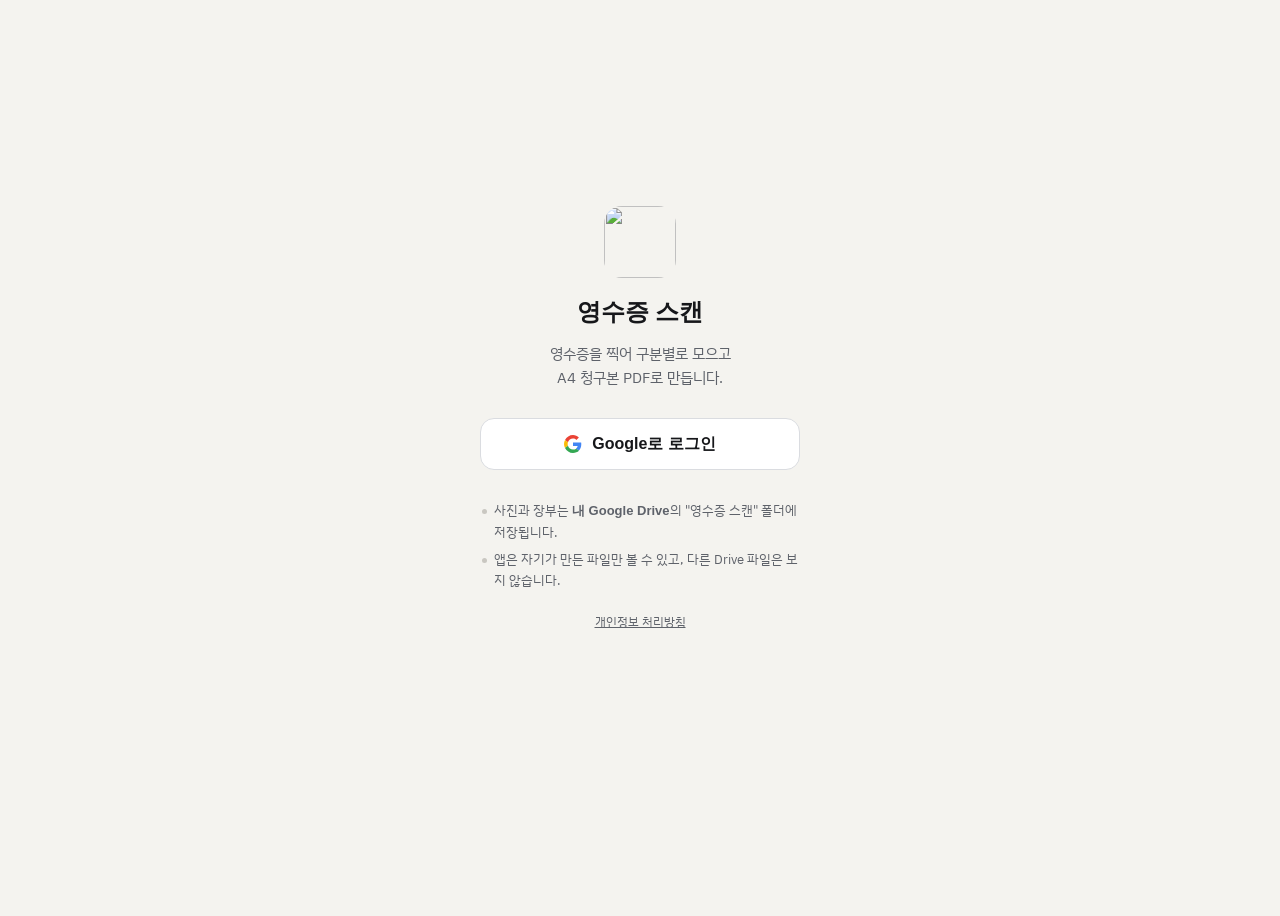
==== commit d2a8cebd: "Add files via upload" ====
--- a/index.html
+++ b/index.html
@@ -15,7 +15,7 @@
 <link rel="preconnect" href="https://fonts.googleapis.com">
 <link rel="preconnect" href="https://fonts.gstatic.com" crossorigin>
 <link rel="stylesheet" href="https://fonts.googleapis.com/css2?family=IBM+Plex+Sans+KR:wght@400;500;600;700&display=swap">
-<link rel="stylesheet" href="css/app.css?v=41">
+<link rel="stylesheet" href="css/app.css?v=44">
 </head>
 <body>
 <div id="app">
@@ -31,19 +31,20 @@
   <div id="toast" role="status" hidden></div>
 </div>
 <script src="https://accounts.google.com/gsi/client" async></script>
-<script src="js/config.js?v=41"></script>
-<script src="js/auth.js?v=41"></script>
-<script src="js/store.js?v=41"></script>
-<script src="js/imaging.js?v=41"></script>
-<script src="js/queue.js?v=41"></script>
-<script src="js/capture.js?v=41"></script>
-<script src="js/box.js?v=41"></script>
-<script src="js/detail.js?v=41"></script>
-<script src="js/layout.js?v=41"></script>
-<script src="js/preview.js?v=41"></script>
-<script src="js/pdf.js?v=41"></script>
-<script src="js/gapji.js?v=41"></script>
-<script src="js/attach.js?v=41"></script>
-<script src="js/app.js?v=41"></script>
+<script src="js/config.js?v=44"></script>
+<script src="js/auth.js?v=44"></script>
+<script src="js/store.js?v=44"></script>
+<script src="js/imaging.js?v=44"></script>
+<script src="js/queue.js?v=44"></script>
+<script src="js/ocr.js?v=44"></script>
+<script src="js/capture.js?v=44"></script>
+<script src="js/box.js?v=44"></script>
+<script src="js/detail.js?v=44"></script>
+<script src="js/layout.js?v=44"></script>
+<script src="js/preview.js?v=44"></script>
+<script src="js/pdf.js?v=44"></script>
+<script src="js/gapji.js?v=44"></script>
+<script src="js/attach.js?v=44"></script>
+<script src="js/app.js?v=44"></script>
 </body>
 </html>
--- a/css/app.css
+++ b/css/app.css
@@ -452,3 +452,38 @@
 .pc-ghint{font-size:12px;color:var(--sub)}
 label.mini{display:inline-flex;align-items:center;cursor:pointer}
 label.mini.dis{opacity:.6;pointer-events:none}
+
+/* 홈: 결제 수단별 금액(쓴 것만) · 구분 카드 2줄 */
+.total .paylist{display:flex;flex-direction:column;gap:7px;border-top:1px solid var(--dark-track);padding-top:12px}
+.total .paylist div{display:flex;justify-content:space-between;gap:10px;font-size:13px;color:var(--dark-sub)}
+.total .paylist b{color:#fff;font-weight:600;white-space:nowrap}
+.total .paylist .sub{padding-left:12px;font-size:12px}
+.total .paylist .sub b{color:var(--dark-sub);font-weight:500}
+.grid2{margin-top:10px}
+.cat.small{min-height:auto}
+.cat .bar{position:relative;overflow:hidden}
+.cat .bar i{position:absolute;left:0;top:0;bottom:0;background:var(--accent);border-radius:3px}
+.cat .bar.over i{background:#D2453B}
+.cat .budget b{color:var(--ink);font-weight:600}
+.cat .budget b.neg{color:#D2453B}
+
+/* 예산 화면 */
+.bg-title{padding-top:4px}
+.bg-note{margin:4px 20px 14px;font-size:12.5px;color:var(--sub);line-height:1.6}
+.bg-card{margin:0 20px 12px;background:#fff;border:1px solid var(--line);border-radius:18px;padding:16px}
+.bg-card h3{margin:0 0 4px;font-size:16px;display:flex;justify-content:space-between;align-items:baseline}
+.bg-card h3 small{font-size:12px;color:var(--sub);font-weight:500}
+.bg-row{display:flex;align-items:center;justify-content:space-between;padding:11px 0;border-top:1px solid var(--line);font-size:14px;gap:10px}
+.bg-card h3 + .bg-row{border-top:0}
+.bg-row .l{display:flex;flex-direction:column;gap:3px;min-width:0;flex:1}
+.bg-row .l small{font-size:11.5px;color:var(--sub)}
+.bg-r{display:flex;align-items:center;gap:2px}
+.bg-in{width:120px;flex:none;text-align:right;font:inherit;font-weight:600;padding:8px 10px;border:1px solid #D9D6CE;border-radius:10px;background:#FAFAF7;color:var(--ink)}
+.bg-in:focus,.bg-memo:focus{outline:2px solid var(--accent);outline-offset:-1px;background:#fff}
+.bg-memo{font:inherit;font-size:12px;color:var(--sub);border:0;border-bottom:1px dashed #D9D6CE;background:transparent;padding:3px 0;width:100%}
+.bg-x{border:0;background:none;color:#9A9DA4;font-size:20px;width:32px;height:36px;cursor:pointer}
+.bg-add{font-size:13px;color:var(--accent);background:none;border:0;padding:8px 0;font-weight:600;cursor:pointer}
+.bg-hint{font-size:11.5px;color:var(--accent);background:#EEF1FD;border-radius:8px;padding:5px 8px;margin-top:3px;align-self:flex-start}
+.bg-sum{margin-top:6px;background:var(--bg);border-radius:12px;padding:12px;display:grid;grid-template-columns:repeat(3,minmax(0,1fr));text-align:center;font-size:12px;color:var(--sub);gap:4px}
+.bg-sum b{display:block;font-size:15px;color:var(--ink);margin-top:3px}
+.bg-sum b.neg{color:#D2453B}
